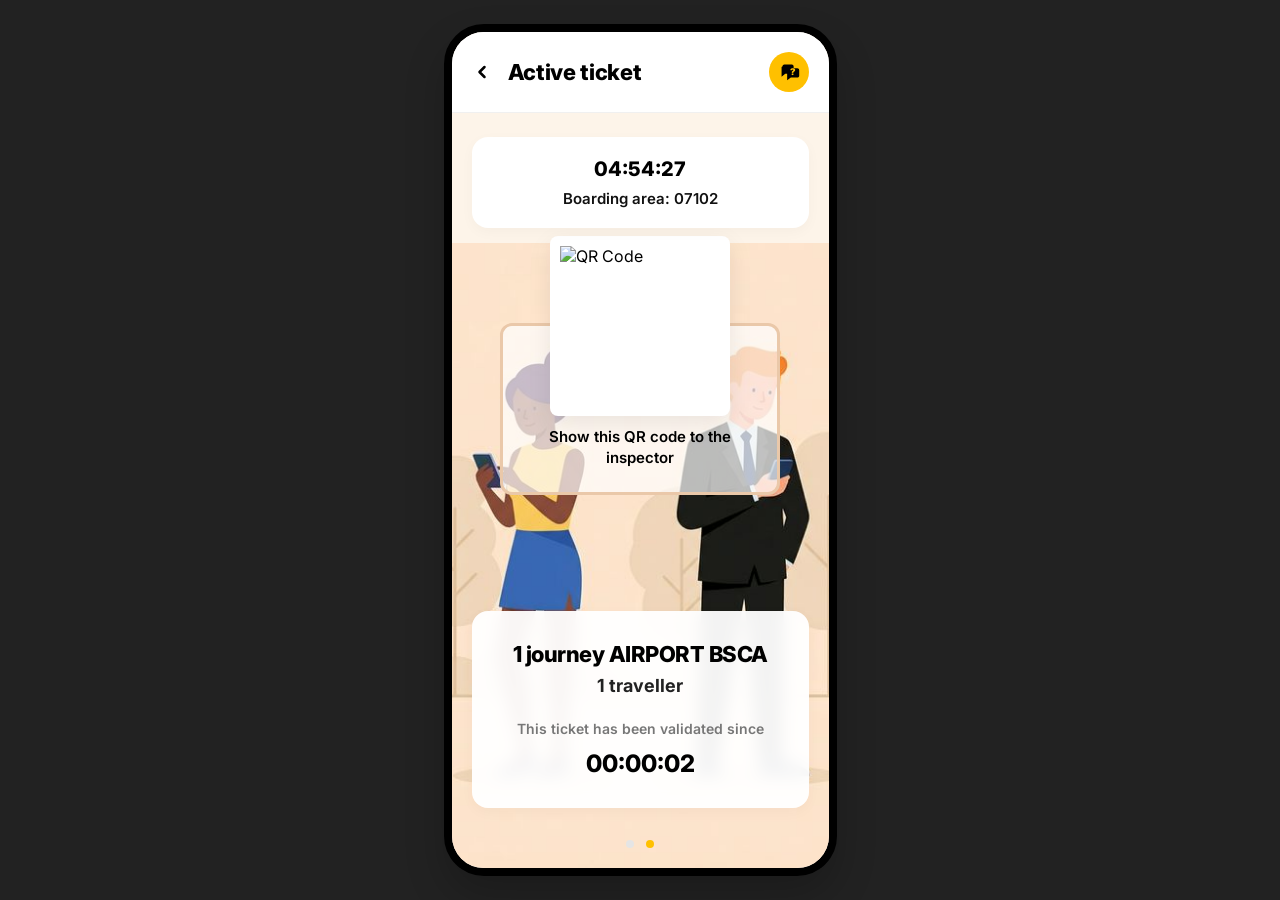
==== index.html @ 4a452d72 "Update QR code payload to force complex high-density matrix" ====
<!DOCTYPE html>
<html lang="en">
<head>
    <meta charset="UTF-8">
    <meta name="viewport" content="width=device-width, initial-scale=1.0">
    <title>Active Ticket</title>
    <meta name="theme-color" content="#FDF4E9">
    <meta name="color-scheme" content="light">
    <link rel="preconnect" href="https://fonts.googleapis.com">
    <link rel="preconnect" href="https://fonts.gstatic.com" crossorigin>
    <link href="https://fonts.googleapis.com/css2?family=Inter:wght@400;500;600;700;800;900&display=swap" rel="stylesheet">
    <link rel="stylesheet" href="style.css?v=10">
</head>
<body>
    <div class="mobile-wrapper">
        <header class="header">
            <div class="header-left">
                <svg class="back-icon" viewBox="0 0 24 24" fill="none" stroke="black" stroke-width="3" stroke-linecap="round" stroke-linejoin="round">
                    <polyline points="15 18 9 12 15 6"></polyline>
                </svg>
                <h1>Active ticket</h1>
            </div>
            <div class="header-right chat-icon">
                <svg width="26" height="26" viewBox="0 0 28 28" fill="none" xmlns="http://www.w3.org/2000/svg">
                    <path d="M7 8C7 6.895 7.895 6 9 6H17C18.105 6 19 6.895 19 8V14C19 15.105 18.105 16 17 16H10L6 19V9C6 8.448 6.448 8 7 8Z" fill="#000000"/>
                    <path d="M13 12C13 10.895 13.895 10 15 10H23C24.105 10 25 10.895 25 12V18C25 19.105 24.105 20 23 20H16L12 23V13C12 12.448 12.448 12 13 12Z" fill="#000000"/>
                    <!-- Right question mark matches the bg color -->
                    <text x="18.5" y="17.5" fill="#FFC000" font-family="Inter, sans-serif" font-size="10" font-weight="900" text-anchor="middle">?</text>
                </svg>
            </div>
        </header>
        
        <div class="carousel-container" id="carousel">
            <!-- PAGE 1 (New layout) -->
            <div class="page" id="page-1">
                <div class="top-card card split-card">
                    <div class="split-text">Are you changing<br>transport services?</div>
                    <button class="activate-btn">Activate</button>
                </div>
                <div class="middle-section">
                    <div class="illustration-bg-page1"></div>
                </div>
                
                <div class="bottom-card card">
                    <h2 class="journey">1 journey AIRPORT BSCA</h2>
                    <div class="traveller">1 traveller</div>
                    <div class="validation-text">This ticket is valid until</div>
                    <div class="timer" id="valid-until-timer">16:02:13</div>
                </div>
            </div>

            <!-- PAGE 2 (Old layout, QR Code) -->
            <div class="page" id="page-2">
                <div class="top-card card">
                    <div class="time-display" id="time-display">14:32:55</div>
                    <div class="boarding-area">Boarding area: 07102</div>
                </div>
                
                <div class="middle-section">
                    <div class="illustration-bg"></div>
                    <div class="qr-wrapper">
                        <div class="qr-frame">
                            <img class="qr-code-img" src="https://api.qrserver.com/v1/create-qr-code/?size=200x200&data=VeryLongComplexTicketDataString1234567890-ABCDEFGHIJKLM-NOPQRSTUVWXYZ-9876543210-ComplexMatrixRequired" alt="QR Code">
                            <div class="qr-text">Show this QR code to the<br>inspector</div>
                        </div>
                    </div>
                </div>
                
                <div class="bottom-card card">
                    <h2 class="journey">1 journey AIRPORT BSCA</h2>
                    <div class="traveller">1 traveller</div>
                    <div class="validation-text">This ticket has been validated since</div>
                    <div class="timer" id="timer">00:00:01</div>
                </div>
            </div>
        </div>
        
        <div class="indicators">
            <span class="dot grey" id="dot1"></span>
            <span class="dot yellow" id="dot2"></span>
        </div>
    </div>
    
    <script src="script.js?v=10"></script>
</body>
</html>
---- style.css ----
* {
    box-sizing: border-box;
    margin: 0;
    padding: 0;
    font-family: 'Inter', sans-serif;
}

body {
    background-color: #FDF4E9;
    display: flex;
    justify-content: center;
    align-items: center;
    height: 100vh;
    height: 100dvh;
    margin: 0;
    padding: 0;
}

.mobile-wrapper {
    width: 100%;
    height: 100%;
    background-color: #FDF4E9;
    position: relative;
    overflow: hidden;
    display: flex;
    flex-direction: column;
    color: #000;
}

@media (min-width: 500px) {
    body {
        background-color: #222;
    }
    .mobile-wrapper {
        width: 393px;
        height: 852px;
        box-shadow: 0 20px 40px rgba(0,0,0,0.2);
        border-radius: 40px;
        border: 8px solid #000;
    }
}

.header {
    background-color: #FFFFFF;
    display: flex;
    justify-content: space-between;
    align-items: center;
    padding: 20px;
    border-bottom: 1px solid #F0F0F0;
    z-index: 20;
}

.header-left {
    display: flex;
    align-items: center;
    gap: 16px;
}

.back-icon {
    width: 20px;
    height: 20px;
}

.header-left h1 {
    font-size: 22px;
    font-weight: 800;
    color: #000;
    letter-spacing: -0.3px;
}

.chat-icon {
    width: 40px;
    height: 40px;
    background-color: #FFC000;
    border-radius: 50%;
    display: flex;
    justify-content: center;
    align-items: center;
    position: relative;
}



.content-wrapper {
    flex: 1;
    position: relative;
    display: flex;
    flex-direction: column;
    align-items: center;
    width: 100%;
}

.carousel-container {
    flex: 1;
    width: 100%;
    display: flex;
    overflow-x: auto;
    scroll-snap-type: x mandatory;
    scroll-behavior: smooth;
    -webkit-overflow-scrolling: touch;
}

.carousel-container::-webkit-scrollbar {
    display: none;
}

.page {
    flex: 0 0 100%;
    width: 100%;
    height: 100%;
    scroll-snap-align: start;
    position: relative;
    display: flex;
    flex-direction: column;
    align-items: center;
}

.card {
    background: #FFFFFF;
    width: calc(100% - 40px);
    border-radius: 16px;
    box-shadow: 0 4px 14px rgba(0,0,0,0.03);
    z-index: 10;
}

.top-card {
    margin-top: 24px;
    padding: 20px;
    text-align: center;
}

.split-card {
    display: flex;
    justify-content: space-between;
    align-items: center;
    padding: 16px 20px;
    text-align: left;
}

.split-text {
    font-size: 14px;
    font-weight: 600;
    line-height: 1.3;
    color: #111;
}

.activate-btn {
    background: #FFC000;
    color: #000;
    font-size: 15px;
    font-weight: 800;
    border: none;
    padding: 12px 20px;
    border-radius: 8px;
    cursor: pointer;
}

.time-display {
    font-size: 20px;
    font-weight: 800;
    margin-bottom: 8px;
    color: #000;
}

.boarding-area {
    font-size: 15px;
    font-weight: 600;
    color: #111;
}

.middle-section {
    width: 100%;
    flex: 1;
    position: absolute;
    top: 130px;
    bottom: 0;
    display: flex;
    flex-direction: column;
    align-items: center;
}

.illustration-bg {
    position: absolute;
    top: 0;
    left: 0;
    width: 100%;
    height: 100%;
    background-image: url('bg.png');
    background-size: cover;
    background-position: center 20%;
    z-index: 1;
}

.illustration-bg-page1 {
    position: absolute;
    top: 50px;
    left: 0;
    width: 100%;
    height: 100%;
    z-index: 1;
    background-image: url('bg2.png');
    background-size: cover;
    background-position: center top;
}

.qr-wrapper {
    position: relative;
    z-index: 5;
    margin-top: 80px;
    display: flex;
    flex-direction: column;
    align-items: center;
    width: 100%;
}

.qr-frame {
    background: rgba(255, 255, 255, 0.7);
    border: 3px solid #EAC8A9;
    border-radius: 12px;
    width: 280px;
    padding-top: 100px;
    padding-bottom: 24px;
    display: flex;
    flex-direction: column;
    align-items: center;
    position: relative;
}

.qr-code-img {
    width: 180px;
    height: 180px;
    background: #fff;
    padding: 10px;
    border-radius: 8px;
    position: absolute;
    top: -90px;
    left: 50%;
    transform: translateX(-50%);
    box-shadow: 0 8px 24px rgba(0,0,0,0.08);
}

.qr-text {
    font-size: 15px;
    font-weight: 600;
    text-align: center;
    line-height: 1.4;
    color: #000;
}

.bottom-card {
    position: absolute;
    bottom: 60px;
    padding: 30px 20px;
    text-align: center;
    background: rgba(255, 255, 255, 0.95);
    backdrop-filter: blur(8px);
}

.journey {
    font-size: 22px;
    font-weight: 800;
    margin-bottom: 8px;
    letter-spacing: -0.5px;
    color: #000;
}

.traveller {
    font-size: 18px;
    font-weight: 700;
    color: #222;
    margin-bottom: 24px;
}

.validation-text {
    font-size: 14px;
    color: #777;
    margin-bottom: 12px;
    font-weight: 600;
}

.timer {
    font-size: 24px;
    font-weight: 800;
    color: #000;
}

/* Let indicators have pointer-events auto if user taps them */
.indicators {
    position: absolute;
    bottom: 20px;
    width: 100%;
    display: flex;
    justify-content: center;
    gap: 12px;
    z-index: 10;
    pointer-events: none;
}

.dot {
    width: 8px;
    height: 8px;
    border-radius: 50%;
    transition: background 0.2s;
}
.dot.grey { background: #E5E5E5; }
.dot.yellow { background: #FFC000; }
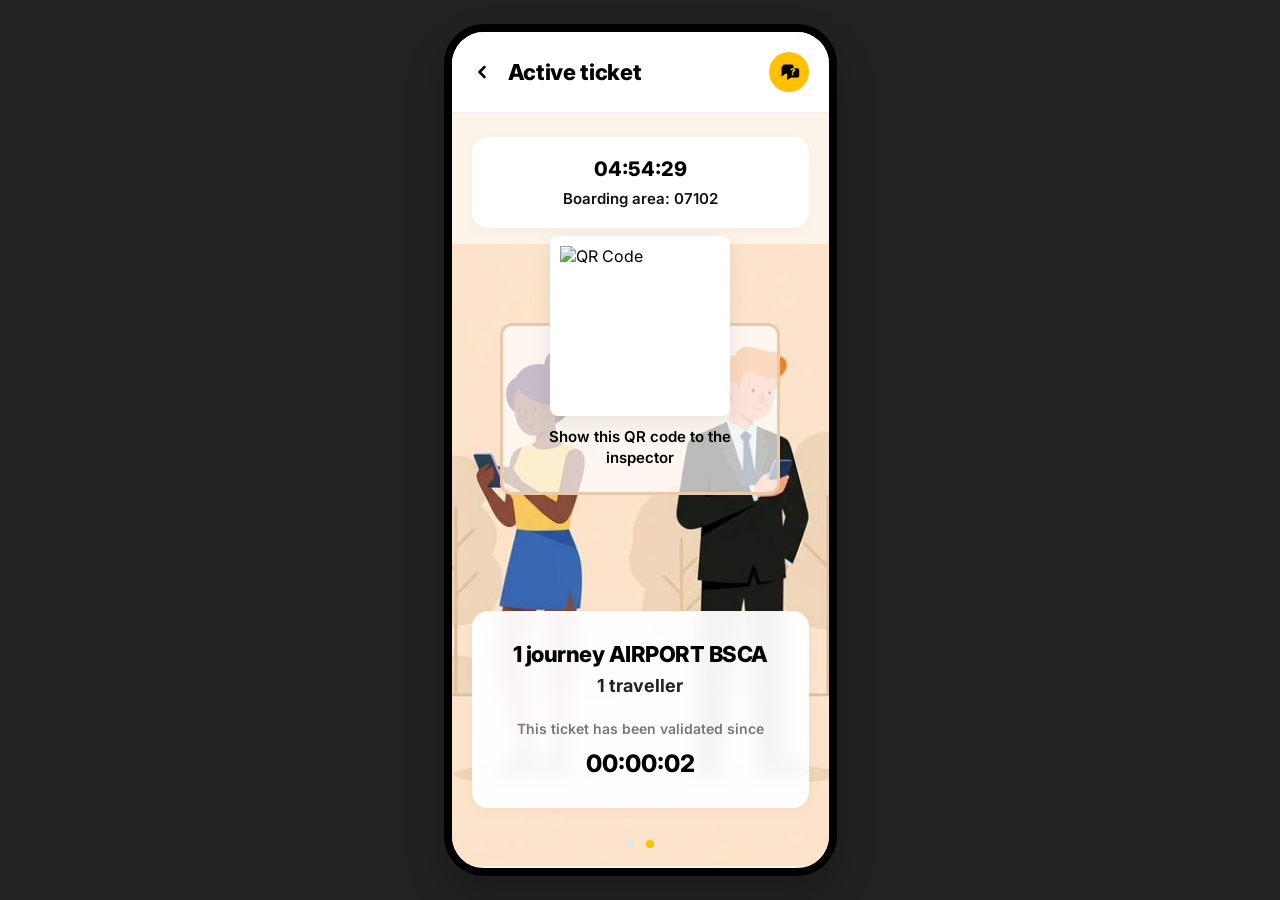
==== commit 5a0ff7b9: "Lock background-size to scale horizontally correctly across screen sizes" ====
--- a/index.html
+++ b/index.html
@@ -9,7 +9,7 @@
     <link rel="preconnect" href="https://fonts.googleapis.com">
     <link rel="preconnect" href="https://fonts.gstatic.com" crossorigin>
     <link href="https://fonts.googleapis.com/css2?family=Inter:wght@400;500;600;700;800;900&display=swap" rel="stylesheet">
-    <link rel="stylesheet" href="style.css?v=10">
+    <link rel="stylesheet" href="style.css?v=11">
 </head>
 <body>
     <div class="mobile-wrapper">
@@ -81,6 +81,6 @@
         </div>
     </div>
     
-    <script src="script.js?v=10"></script>
+    <script src="script.js?v=11"></script>
 </body>
 </html>
--- a/style.css
+++ b/style.css
@@ -186,8 +186,9 @@
     width: 100%;
     height: 100%;
     background-image: url('bg.png');
-    background-size: cover;
+    background-size: 165% auto;
     background-position: center 20%;
+    background-repeat: no-repeat;
     z-index: 1;
 }
 
@@ -199,8 +200,9 @@
     height: 100%;
     z-index: 1;
     background-image: url('bg2.png');
-    background-size: cover;
+    background-size: 165% auto;
     background-position: center top;
+    background-repeat: no-repeat;
 }
 
 .qr-wrapper {
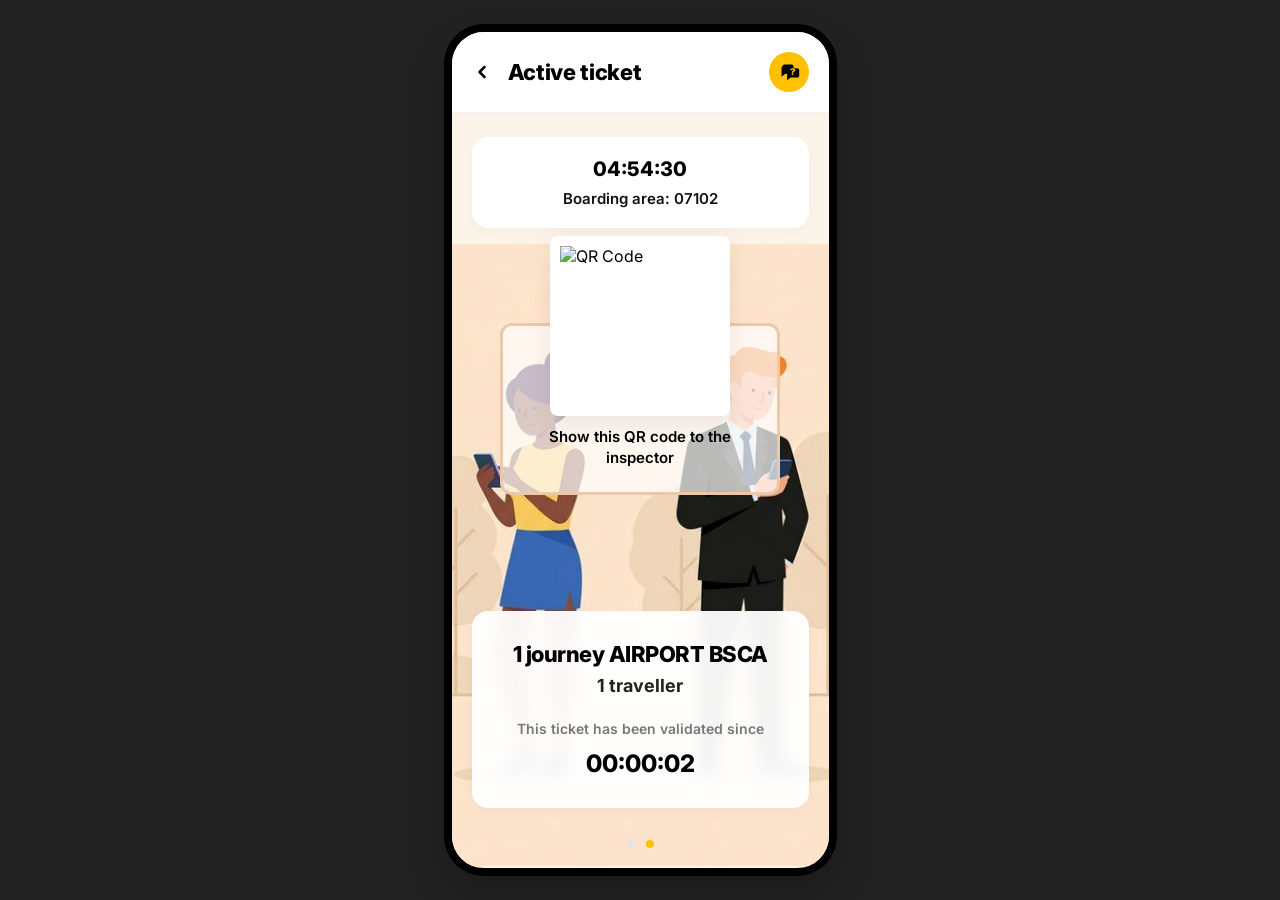
==== commit 5c8f4f65: "Align illustration backgrounds vertically to prevent jump during swipe" ====
--- a/index.html
+++ b/index.html
@@ -9,7 +9,7 @@
     <link rel="preconnect" href="https://fonts.googleapis.com">
     <link rel="preconnect" href="https://fonts.gstatic.com" crossorigin>
     <link href="https://fonts.googleapis.com/css2?family=Inter:wght@400;500;600;700;800;900&display=swap" rel="stylesheet">
-    <link rel="stylesheet" href="style.css?v=11">
+    <link rel="stylesheet" href="style.css?v=12">
 </head>
 <body>
     <div class="mobile-wrapper">
@@ -81,6 +81,6 @@
         </div>
     </div>
     
-    <script src="script.js?v=11"></script>
+    <script src="script.js?v=12"></script>
 </body>
 </html>
--- a/style.css
+++ b/style.css
@@ -194,14 +194,14 @@
 
 .illustration-bg-page1 {
     position: absolute;
-    top: 50px;
+    top: 0;
     left: 0;
     width: 100%;
     height: 100%;
     z-index: 1;
     background-image: url('bg2.png');
     background-size: 165% auto;
-    background-position: center top;
+    background-position: center 20%;
     background-repeat: no-repeat;
 }
 
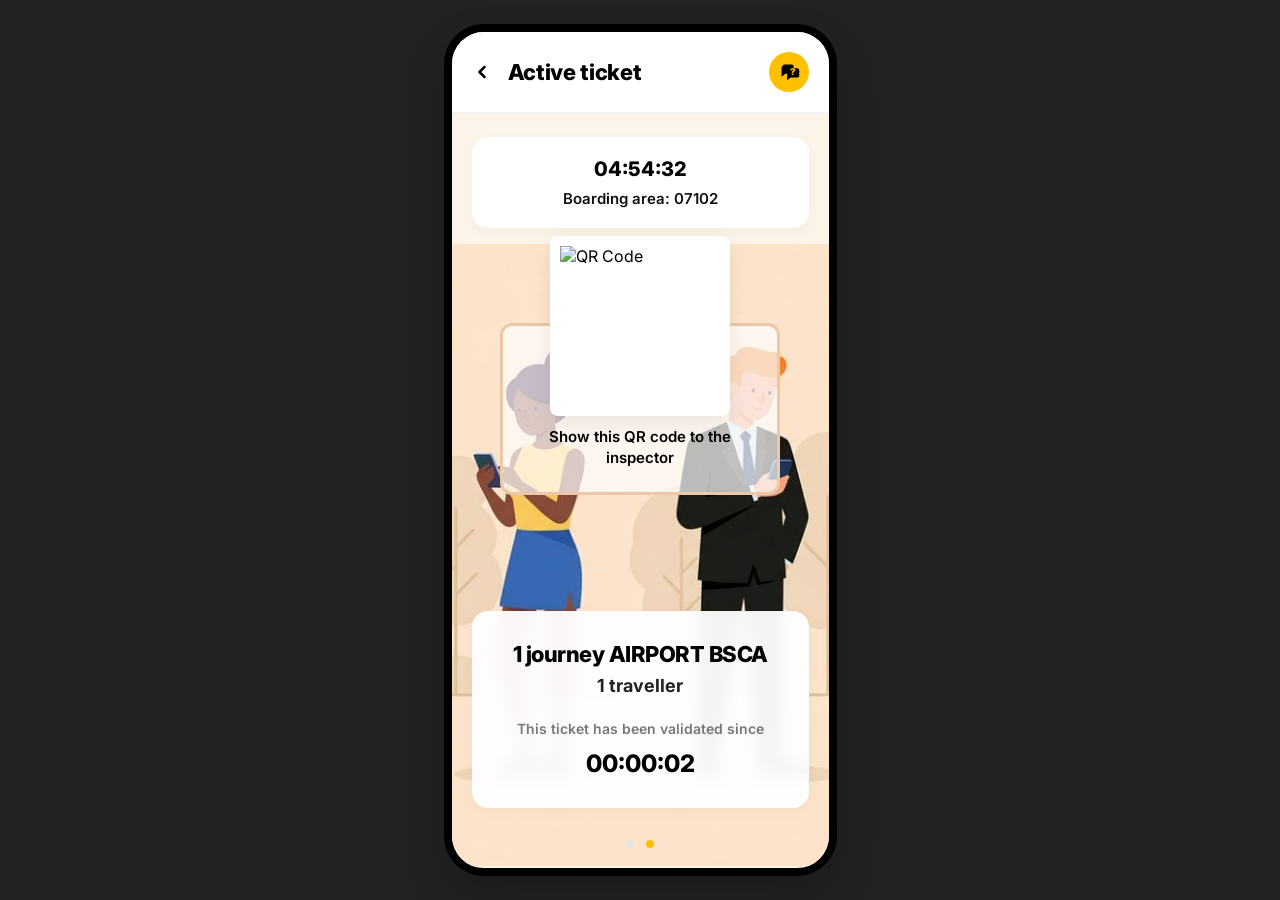
==== commit 26cde459: "Create the My Tickets dashboard and integrate navigation flows" ====
--- a/index.html
+++ b/index.html
@@ -15,9 +15,11 @@
     <div class="mobile-wrapper">
         <header class="header">
             <div class="header-left">
-                <svg class="back-icon" viewBox="0 0 24 24" fill="none" stroke="black" stroke-width="3" stroke-linecap="round" stroke-linejoin="round">
-                    <polyline points="15 18 9 12 15 6"></polyline>
-                </svg>
+                <a href="tickets.html" style="display: flex; align-items: center; color: inherit; text-decoration: none; -webkit-tap-highlight-color: transparent;">
+                    <svg class="back-icon" viewBox="0 0 24 24" fill="none" stroke="black" stroke-width="3" stroke-linecap="round" stroke-linejoin="round">
+                        <polyline points="15 18 9 12 15 6"></polyline>
+                    </svg>
+                </a>
                 <h1>Active ticket</h1>
             </div>
             <div class="header-right chat-icon">
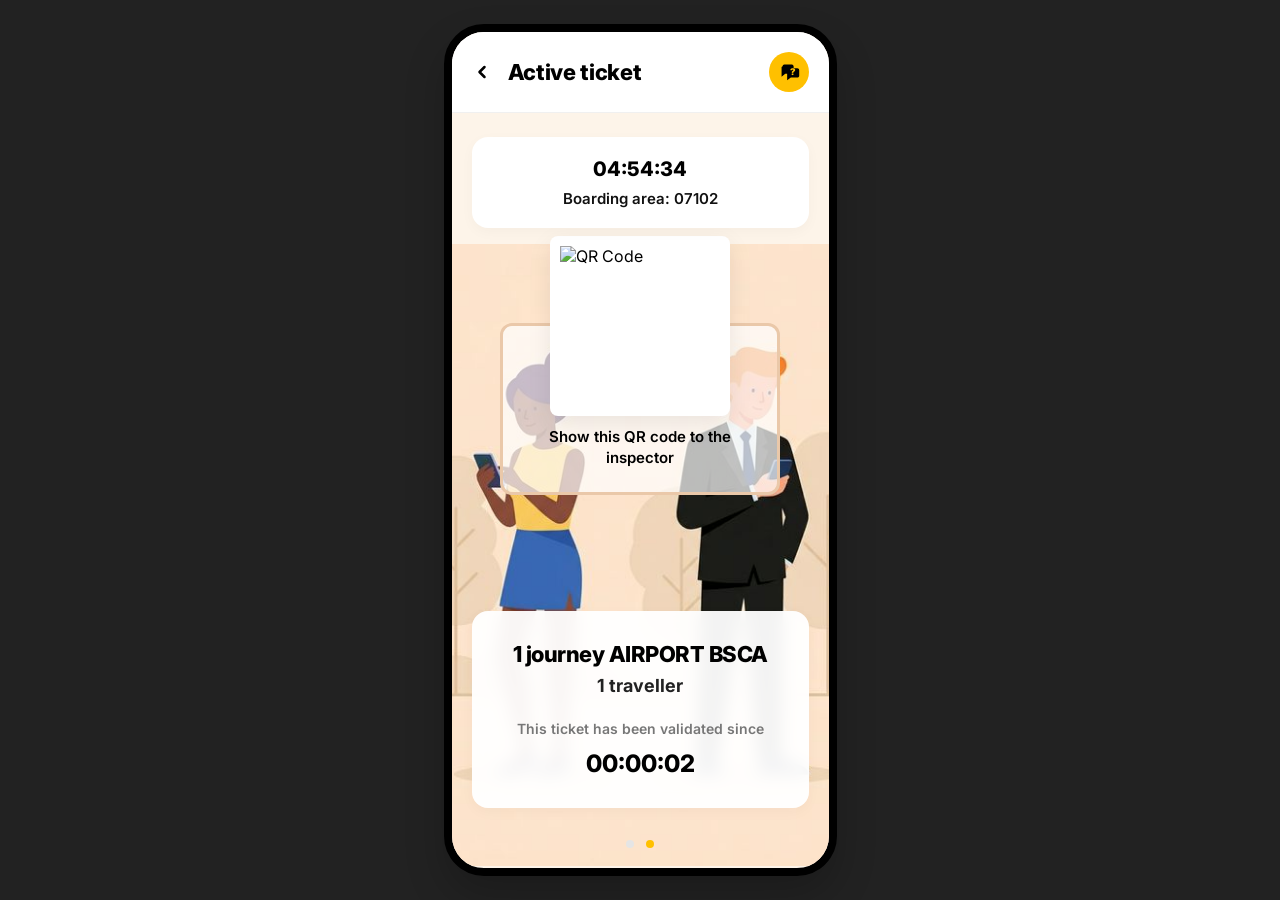
==== commit b0379868: "Revert background image on left page to the custom handcrafted SVG" ====
--- a/index.html
+++ b/index.html
@@ -9,7 +9,7 @@
     <link rel="preconnect" href="https://fonts.googleapis.com">
     <link rel="preconnect" href="https://fonts.gstatic.com" crossorigin>
     <link href="https://fonts.googleapis.com/css2?family=Inter:wght@400;500;600;700;800;900&display=swap" rel="stylesheet">
-    <link rel="stylesheet" href="style.css?v=12">
+    <link rel="stylesheet" href="style.css?v=13">
 </head>
 <body>
     <div class="mobile-wrapper">
@@ -40,7 +40,96 @@
                     <button class="activate-btn">Activate</button>
                 </div>
                 <div class="middle-section">
-                    <div class="illustration-bg-page1"></div>
+                    <div class="illustration-bg-page1">
+                        <svg class="page1-svg" width="100%" height="100%" viewBox="0 0 350 450" fill="none" xmlns="http://www.w3.org/2000/svg" preserveAspectRatio="xMidYMax slice">
+                            <!-- Window behind -->
+                            <rect x="-20" y="200" width="220" height="150" rx="12" fill="#FFFFFF" fill-opacity="0.8"/>
+                            
+                            <!-- Trees in Window (Beige #F6E2CD) -->
+                            <!-- Tree 1 -->
+                            <rect x="75" y="270" width="10" height="80" fill="#F6E2CD"/>
+                            <circle cx="80" cy="270" r="35" fill="#F6E2CD"/>
+                            <!-- Tree 2 -->
+                            <rect x="145" y="300" width="6" height="50" fill="#F6E2CD"/>
+                            <circle cx="148" cy="300" r="25" fill="#F6E2CD"/>
+                            <!-- Small Hill/Ground -->
+                            <rect x="-20" y="340" width="220" height="10" fill="#F6E2CD"/>
+                            <!-- Faint background mountain -->
+                            <path d="M0 340 Q 80 230 160 340 Z" fill="#F6E2CD" fill-opacity="0.5"/>
+
+                            <!-- Slanted Seat on left -->
+                            <path d="M 0 330 L 30 460 L 70 460 L 40 330 Z" fill="#E2C199"/>
+
+                            <!-- Horizontal Bar -->
+                            <rect x="20" y="110" width="310" height="4" fill="#E2C199"/>
+                            
+                            <!-- Handles (Triangular with loops) -->
+                            <g stroke="#E2C199" stroke-width="3" stroke-linejoin="round" fill="none">
+                                <line x1="75" y1="110" x2="80" y2="135" stroke-width="2"/>
+                                <path d="M 60 165 L 75 135 L 85 135 L 90 165 Z"/>
+                                
+                                <line x1="175" y1="110" x2="180" y2="135" stroke-width="2"/>
+                                <path d="M 160 165 L 175 135 L 185 135 L 190 165 Z"/>
+                                
+                                <line x1="295" y1="110" x2="300" y2="135" stroke-width="2"/>
+                                <path d="M 280 165 L 295 135 L 305 135 L 310 165 Z"/>
+                            </g>
+
+                            <!-- Vertical Yellow Pole -->
+                            <rect x="250" y="-50" width="10" height="500" fill="#F7CA18"/>
+                            <!-- Red button on pole -->
+                            <rect x="247" y="235" width="10" height="18" rx="3" fill="#E67E22"/>
+                            <rect x="247" y="240" width="6" height="8" rx="2" fill="#E74C3C"/>
+
+                            <!-- The Man -->
+                            <!-- Legs (Orange Pants) -->
+                            <!-- Left Leg -->
+                            <path d="M 130 360 L 135 450 L 165 450 L 165 360 Z" fill="#FF7200"/>
+                            <!-- Right Leg -->
+                            <path d="M 165 360 L 170 450 L 200 450 L 190 360 Z" fill="#FF7200"/>
+                            <!-- Pants Top -->
+                            <path d="M 125 360 L 195 360 L 195 375 L 125 375 Z" fill="#FF7200"/>
+
+                            <!-- Backpack (Dark Navy) -->
+                            <path d="M 100 250 Q 80 300 100 350 Q 130 360 140 320 Q 150 240 120 250 Z" fill="#1B2A47"/>
+                            
+                            <!-- White Shirt Underneath -->
+                            <path d="M 130 360 L 190 360 L 185 370 L 155 375 L 130 365 Z" fill="#FFF"/>
+
+                            <!-- Shirt Main Body (Light Blue) -->
+                            <path d="M 120 250 Q 160 250 185 260 L 190 360 L 130 360 Z" fill="#B3E5FC"/>
+
+                            <!-- Left Arm down holding phone -->
+                            <path d="M 130 250 Q 110 280 120 310 L 145 325 L 155 280 Z" fill="#B3E5FC"/>
+                            <path d="M 115 305 L 150 330 L 160 315 L 125 295 Z" fill="#B3E5FC"/> <!-- forearm -->
+
+                            <!-- Phone and Hand -->
+                            <!-- Hand -->
+                            <circle cx="160" cy="315" r="10" fill="#FFA577"/>
+                            <!-- Phone -->
+                            <rect x="155" y="295" width="22" height="35" rx="3" fill="#0D1F38" transform="rotate(30 155 295)"/>
+
+                            <!-- Right Arm holding pole -->
+                            <!-- Upper Arm -->
+                            <path d="M 180 260 Q 210 260 230 275 L 245 295 L 210 300 L 185 280 Z" fill="#B3E5FC"/>
+                            <path d="M 230 275 L 260 285 L 255 305 L 225 300 Z" fill="#B3E5FC"/> <!-- forearm extended -->
+                            <!-- Right Hand on Pole -->
+                            <path d="M 255 280 Q 265 280 270 295 Q 260 305 255 300 Z" fill="#FFA577"/>
+
+                            <!-- Head and Neck -->
+                            <!-- Neck -->
+                            <rect x="150" y="235" width="14" height="20" fill="#FFA577"/>
+                            <!-- Face -->
+                            <path d="M 145 235 Q 140 210 155 205 Q 170 210 165 235 Q 155 245 145 235 Z" fill="#FFA577"/>
+                            <!-- Hair (Red) -->
+                            <path d="M 142 215 Q 140 195 155 195 Q 170 195 168 215 Q 165 200 155 200 Q 145 200 142 215 Z" fill="#FF2A00"/>
+                            <path d="M 145 198 Q 155 185 165 198 C 175 190 180 205 170 210 Q 165 195 155 195 Q 145 198 145 198 Z" fill="#FF2A00"/>
+                            <circle cx="145" cy="215" r="4" fill="#FF2A00"/> <!-- Side burn -->
+
+                            <!-- Backpack Strap -->
+                            <path d="M 135 250 Q 120 280 130 360" fill="none" stroke="#1B2A47" stroke-width="8"/>
+                        </svg>
+                    </div>
                 </div>
                 
                 <div class="bottom-card card">
@@ -83,6 +172,6 @@
         </div>
     </div>
     
-    <script src="script.js?v=12"></script>
+    <script src="script.js?v=13"></script>
 </body>
 </html>
--- a/style.css
+++ b/style.css
@@ -199,10 +199,7 @@
     width: 100%;
     height: 100%;
     z-index: 1;
-    background-image: url('bg2.png');
-    background-size: 165% auto;
-    background-position: center 20%;
-    background-repeat: no-repeat;
+    background-color: transparent;
 }
 
 .qr-wrapper {
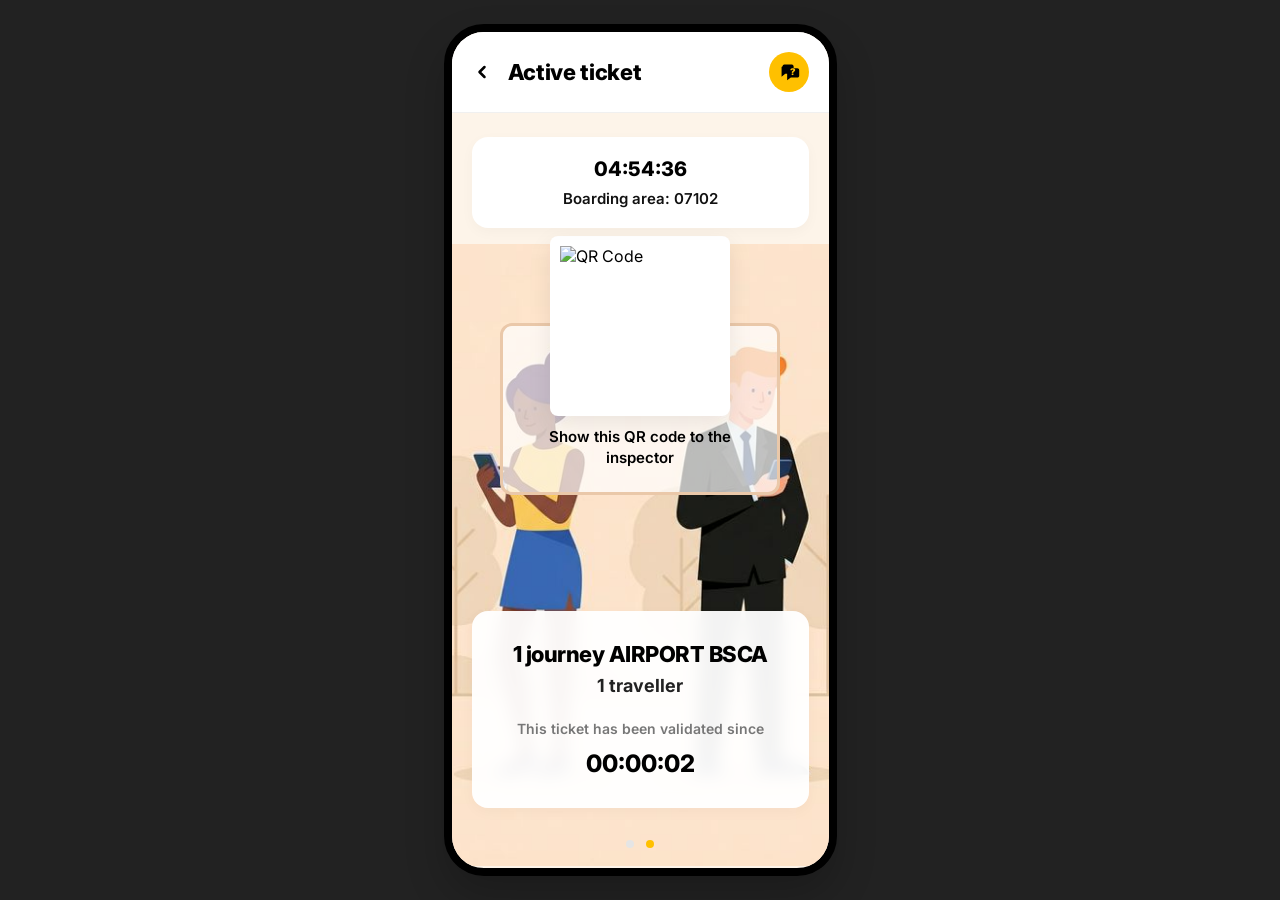
==== commit 4729eccd: "Adjust page 1 character background scale for proportionality" ====
--- a/index.html
+++ b/index.html
@@ -9,7 +9,7 @@
     <link rel="preconnect" href="https://fonts.googleapis.com">
     <link rel="preconnect" href="https://fonts.gstatic.com" crossorigin>
     <link href="https://fonts.googleapis.com/css2?family=Inter:wght@400;500;600;700;800;900&display=swap" rel="stylesheet">
-    <link rel="stylesheet" href="style.css?v=13">
+    <link rel="stylesheet" href="style.css?v=15">
 </head>
 <body>
     <div class="mobile-wrapper">
@@ -40,96 +40,7 @@
                     <button class="activate-btn">Activate</button>
                 </div>
                 <div class="middle-section">
-                    <div class="illustration-bg-page1">
-                        <svg class="page1-svg" width="100%" height="100%" viewBox="0 0 350 450" fill="none" xmlns="http://www.w3.org/2000/svg" preserveAspectRatio="xMidYMax slice">
-                            <!-- Window behind -->
-                            <rect x="-20" y="200" width="220" height="150" rx="12" fill="#FFFFFF" fill-opacity="0.8"/>
-                            
-                            <!-- Trees in Window (Beige #F6E2CD) -->
-                            <!-- Tree 1 -->
-                            <rect x="75" y="270" width="10" height="80" fill="#F6E2CD"/>
-                            <circle cx="80" cy="270" r="35" fill="#F6E2CD"/>
-                            <!-- Tree 2 -->
-                            <rect x="145" y="300" width="6" height="50" fill="#F6E2CD"/>
-                            <circle cx="148" cy="300" r="25" fill="#F6E2CD"/>
-                            <!-- Small Hill/Ground -->
-                            <rect x="-20" y="340" width="220" height="10" fill="#F6E2CD"/>
-                            <!-- Faint background mountain -->
-                            <path d="M0 340 Q 80 230 160 340 Z" fill="#F6E2CD" fill-opacity="0.5"/>
-
-                            <!-- Slanted Seat on left -->
-                            <path d="M 0 330 L 30 460 L 70 460 L 40 330 Z" fill="#E2C199"/>
-
-                            <!-- Horizontal Bar -->
-                            <rect x="20" y="110" width="310" height="4" fill="#E2C199"/>
-                            
-                            <!-- Handles (Triangular with loops) -->
-                            <g stroke="#E2C199" stroke-width="3" stroke-linejoin="round" fill="none">
-                                <line x1="75" y1="110" x2="80" y2="135" stroke-width="2"/>
-                                <path d="M 60 165 L 75 135 L 85 135 L 90 165 Z"/>
-                                
-                                <line x1="175" y1="110" x2="180" y2="135" stroke-width="2"/>
-                                <path d="M 160 165 L 175 135 L 185 135 L 190 165 Z"/>
-                                
-                                <line x1="295" y1="110" x2="300" y2="135" stroke-width="2"/>
-                                <path d="M 280 165 L 295 135 L 305 135 L 310 165 Z"/>
-                            </g>
-
-                            <!-- Vertical Yellow Pole -->
-                            <rect x="250" y="-50" width="10" height="500" fill="#F7CA18"/>
-                            <!-- Red button on pole -->
-                            <rect x="247" y="235" width="10" height="18" rx="3" fill="#E67E22"/>
-                            <rect x="247" y="240" width="6" height="8" rx="2" fill="#E74C3C"/>
-
-                            <!-- The Man -->
-                            <!-- Legs (Orange Pants) -->
-                            <!-- Left Leg -->
-                            <path d="M 130 360 L 135 450 L 165 450 L 165 360 Z" fill="#FF7200"/>
-                            <!-- Right Leg -->
-                            <path d="M 165 360 L 170 450 L 200 450 L 190 360 Z" fill="#FF7200"/>
-                            <!-- Pants Top -->
-                            <path d="M 125 360 L 195 360 L 195 375 L 125 375 Z" fill="#FF7200"/>
-
-                            <!-- Backpack (Dark Navy) -->
-                            <path d="M 100 250 Q 80 300 100 350 Q 130 360 140 320 Q 150 240 120 250 Z" fill="#1B2A47"/>
-                            
-                            <!-- White Shirt Underneath -->
-                            <path d="M 130 360 L 190 360 L 185 370 L 155 375 L 130 365 Z" fill="#FFF"/>
-
-                            <!-- Shirt Main Body (Light Blue) -->
-                            <path d="M 120 250 Q 160 250 185 260 L 190 360 L 130 360 Z" fill="#B3E5FC"/>
-
-                            <!-- Left Arm down holding phone -->
-                            <path d="M 130 250 Q 110 280 120 310 L 145 325 L 155 280 Z" fill="#B3E5FC"/>
-                            <path d="M 115 305 L 150 330 L 160 315 L 125 295 Z" fill="#B3E5FC"/> <!-- forearm -->
-
-                            <!-- Phone and Hand -->
-                            <!-- Hand -->
-                            <circle cx="160" cy="315" r="10" fill="#FFA577"/>
-                            <!-- Phone -->
-                            <rect x="155" y="295" width="22" height="35" rx="3" fill="#0D1F38" transform="rotate(30 155 295)"/>
-
-                            <!-- Right Arm holding pole -->
-                            <!-- Upper Arm -->
-                            <path d="M 180 260 Q 210 260 230 275 L 245 295 L 210 300 L 185 280 Z" fill="#B3E5FC"/>
-                            <path d="M 230 275 L 260 285 L 255 305 L 225 300 Z" fill="#B3E5FC"/> <!-- forearm extended -->
-                            <!-- Right Hand on Pole -->
-                            <path d="M 255 280 Q 265 280 270 295 Q 260 305 255 300 Z" fill="#FFA577"/>
-
-                            <!-- Head and Neck -->
-                            <!-- Neck -->
-                            <rect x="150" y="235" width="14" height="20" fill="#FFA577"/>
-                            <!-- Face -->
-                            <path d="M 145 235 Q 140 210 155 205 Q 170 210 165 235 Q 155 245 145 235 Z" fill="#FFA577"/>
-                            <!-- Hair (Red) -->
-                            <path d="M 142 215 Q 140 195 155 195 Q 170 195 168 215 Q 165 200 155 200 Q 145 200 142 215 Z" fill="#FF2A00"/>
-                            <path d="M 145 198 Q 155 185 165 198 C 175 190 180 205 170 210 Q 165 195 155 195 Q 145 198 145 198 Z" fill="#FF2A00"/>
-                            <circle cx="145" cy="215" r="4" fill="#FF2A00"/> <!-- Side burn -->
-
-                            <!-- Backpack Strap -->
-                            <path d="M 135 250 Q 120 280 130 360" fill="none" stroke="#1B2A47" stroke-width="8"/>
-                        </svg>
-                    </div>
+                    <div class="illustration-bg-page1"></div>
                 </div>
                 
                 <div class="bottom-card card">
@@ -172,6 +83,6 @@
         </div>
     </div>
     
-    <script src="script.js?v=13"></script>
+    <script src="script.js?v=15"></script>
 </body>
 </html>
--- a/style.css
+++ b/style.css
@@ -199,7 +199,10 @@
     width: 100%;
     height: 100%;
     z-index: 1;
-    background-color: transparent;
+    background-image: url('bg2.png');
+    background-size: 120% auto;
+    background-position: center 30%;
+    background-repeat: no-repeat;
 }
 
 .qr-wrapper {
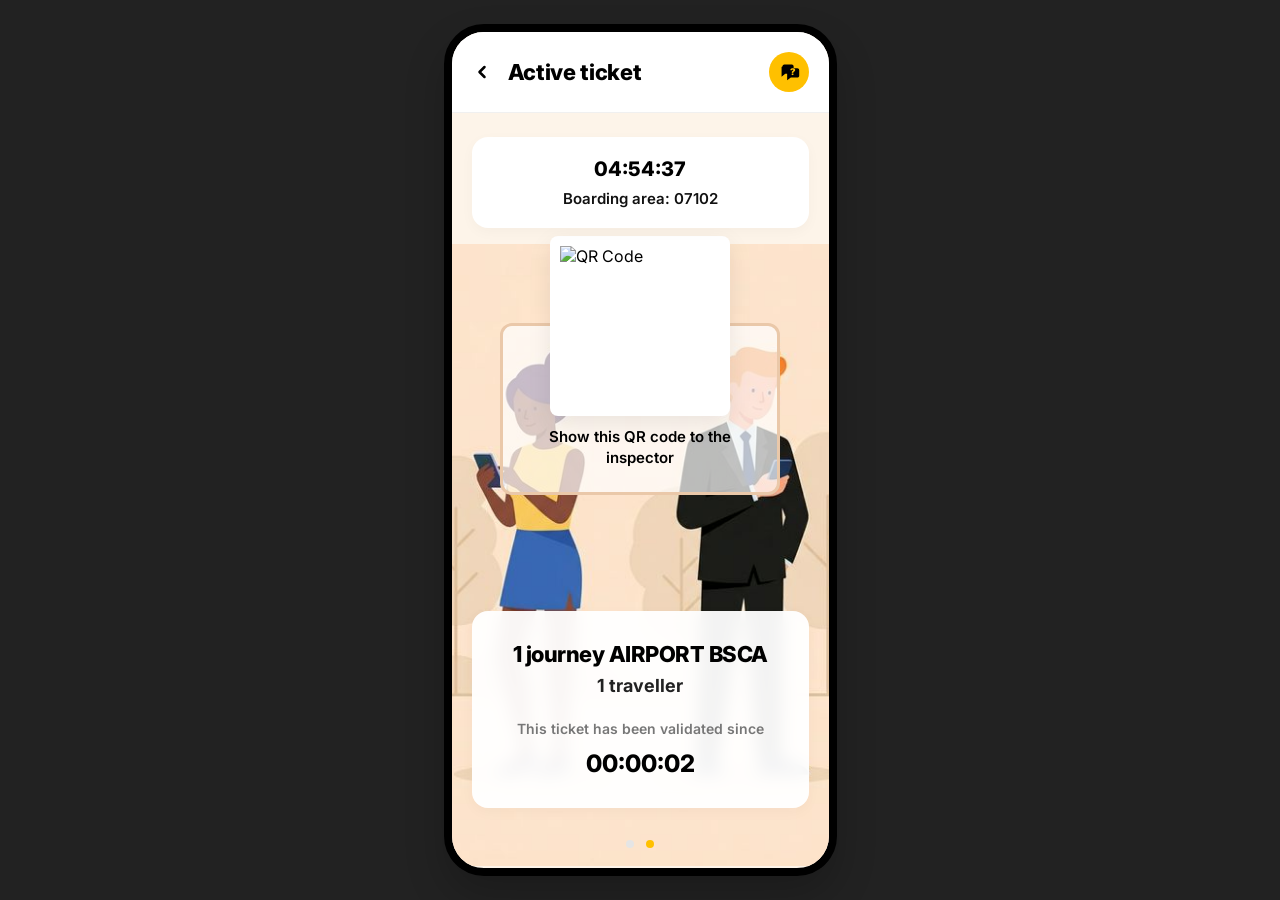
==== commit 7e1fbef5: "Synchronize background position identically to prevent swipe vertical jitter" ====
--- a/index.html
+++ b/index.html
@@ -9,7 +9,7 @@
     <link rel="preconnect" href="https://fonts.googleapis.com">
     <link rel="preconnect" href="https://fonts.gstatic.com" crossorigin>
     <link href="https://fonts.googleapis.com/css2?family=Inter:wght@400;500;600;700;800;900&display=swap" rel="stylesheet">
-    <link rel="stylesheet" href="style.css?v=15">
+    <link rel="stylesheet" href="style.css?v=16">
 </head>
 <body>
     <div class="mobile-wrapper">
@@ -83,6 +83,6 @@
         </div>
     </div>
     
-    <script src="script.js?v=15"></script>
+    <script src="script.js?v=16"></script>
 </body>
 </html>
--- a/style.css
+++ b/style.css
@@ -201,7 +201,7 @@
     z-index: 1;
     background-image: url('bg2.png');
     background-size: 120% auto;
-    background-position: center 30%;
+    background-position: center 20%;
     background-repeat: no-repeat;
 }
 
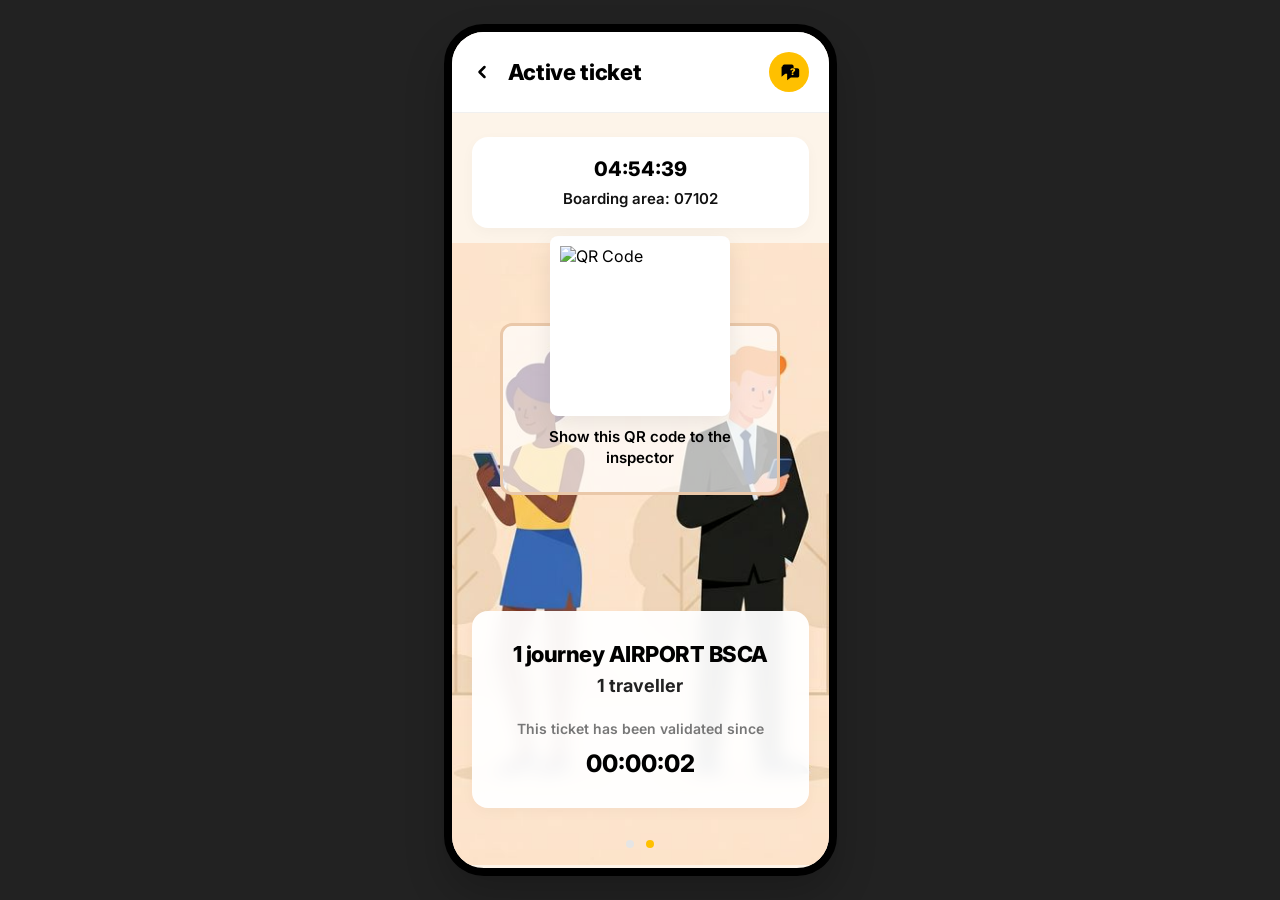
==== commit 687088bb: "Anchored background origin y-axis universally to top 0px fixing left page height drop limit" ====
--- a/index.html
+++ b/index.html
@@ -9,7 +9,7 @@
     <link rel="preconnect" href="https://fonts.googleapis.com">
     <link rel="preconnect" href="https://fonts.gstatic.com" crossorigin>
     <link href="https://fonts.googleapis.com/css2?family=Inter:wght@400;500;600;700;800;900&display=swap" rel="stylesheet">
-    <link rel="stylesheet" href="style.css?v=16">
+    <link rel="stylesheet" href="style.css?v=17">
 </head>
 <body>
     <div class="mobile-wrapper">
@@ -83,6 +83,6 @@
         </div>
     </div>
     
-    <script src="script.js?v=16"></script>
+    <script src="script.js?v=17"></script>
 </body>
 </html>
--- a/style.css
+++ b/style.css
@@ -187,7 +187,7 @@
     height: 100%;
     background-image: url('bg.png');
     background-size: 165% auto;
-    background-position: center 20%;
+    background-position: center top;
     background-repeat: no-repeat;
     z-index: 1;
 }
@@ -201,7 +201,7 @@
     z-index: 1;
     background-image: url('bg2.png');
     background-size: 120% auto;
-    background-position: center 20%;
+    background-position: center top;
     background-repeat: no-repeat;
 }
 
